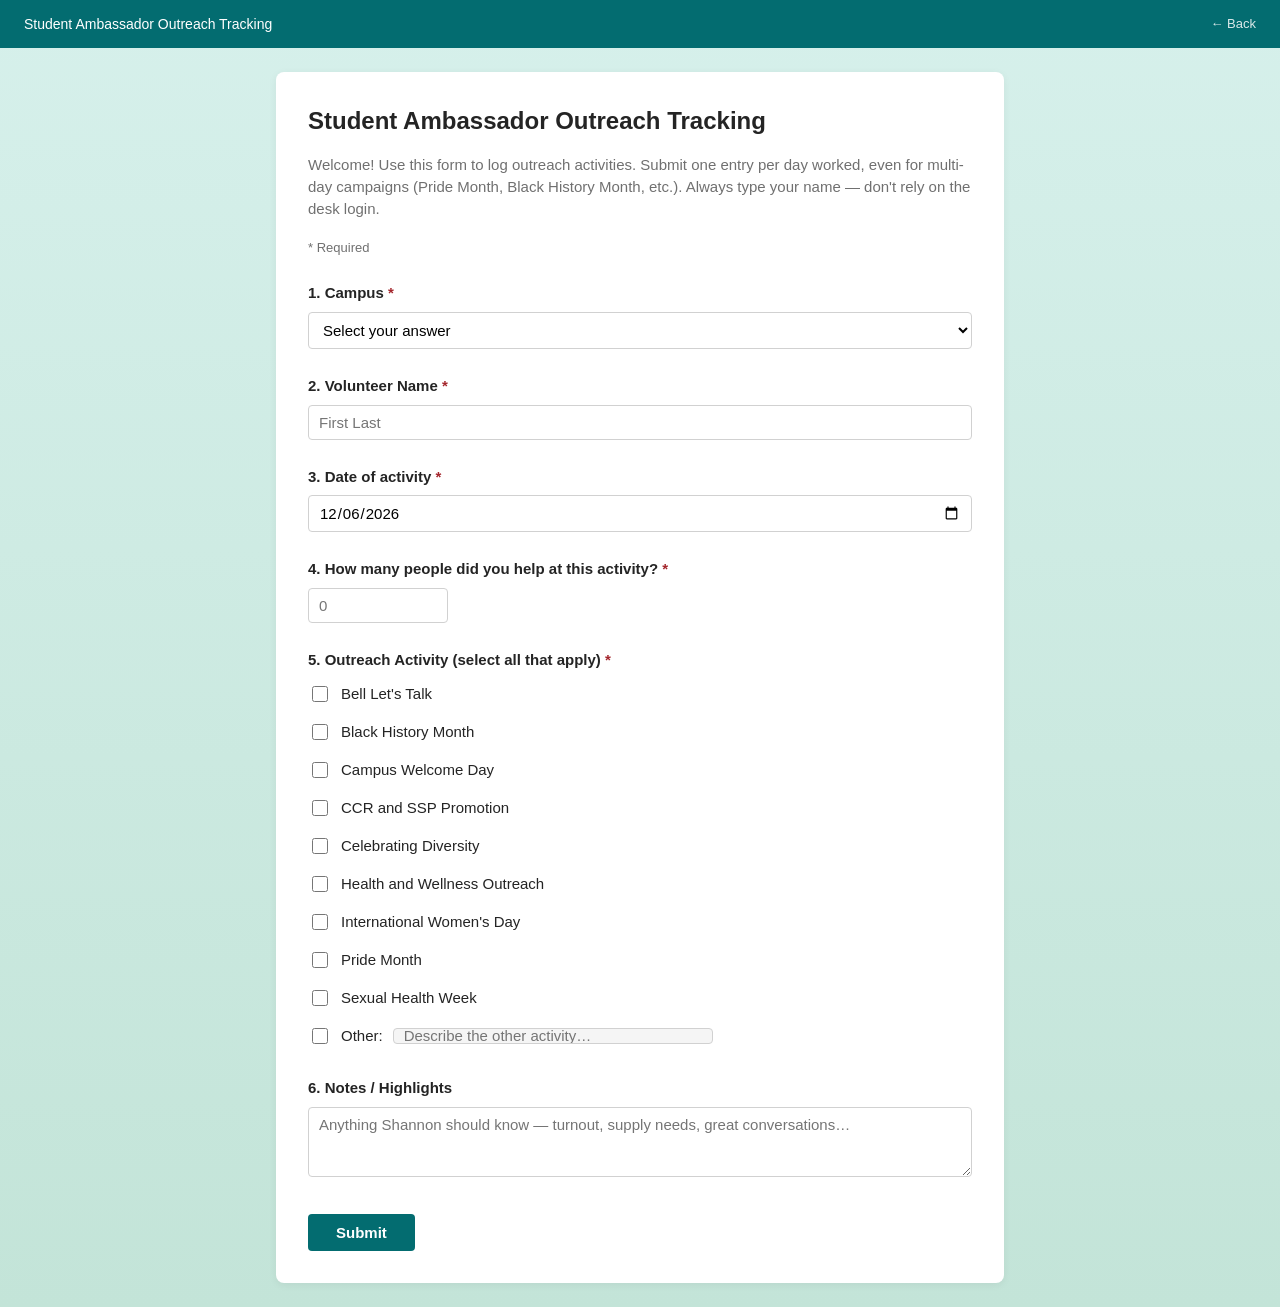
==== prototype/outreach.html @ d5c2dd02 "Add Option A clickable prototype for Shannon demo Static HTML/JS preview of the proposed Microsoft F" ====
<!doctype html>
<html lang="en">
<head>
  <meta charset="utf-8">
  <meta name="viewport" content="width=device-width, initial-scale=1">
  <title>Student Ambassador Outreach Tracking</title>
  <link rel="stylesheet" href="styles.css">
</head>
<body>
  <header class="banner">
    <span>Student Ambassador Outreach Tracking</span>
    <a href="index.html">&larr; Back</a>
  </header>

  <main class="container">
    <div class="card">
      <div class="form-title">Student Ambassador Outreach Tracking</div>
      <p class="form-description">
        Welcome! Use this form to log outreach activities. Submit one entry per
        day worked, even for multi-day campaigns (Pride Month, Black History
        Month, etc.). Always type your name — don't rely on the desk login.
      </p>
      <p class="form-meta">* Required</p>

      <form id="outreach-form" novalidate></form>
    </div>
  </main>

  <script src="app.js"></script>
  <script>
    const form = document.getElementById('outreach-form');
    renderOutreachForm(form);
    form.addEventListener('submit', handleOutreachSubmit);
  </script>
</body>
</html>
---- prototype/styles.css ----
:root {
  --teal: #036c70;
  --teal-dark: #024c4f;
  --teal-light: #1ba1a5;
  --bg-1: #d6f0eb;
  --bg-2: #c3e4d8;
  --required: #a4262c;
  --text: #242424;
  --muted: #707070;
  --border: #d1d1d1;
  --border-strong: #909090;
  --card-shadow: 0 2px 8px rgba(0, 0, 0, 0.06);
  --flash-bg: #d4f1d4;
  --flash-border: #2e8b2e;
  --flash-text: #1a5d1a;
  --danger: #a4262c;
}

* { box-sizing: border-box; }

body {
  margin: 0;
  font-family: -apple-system, BlinkMacSystemFont, "Segoe UI", Roboto, "Helvetica Neue", Arial, sans-serif;
  color: var(--text);
  background: linear-gradient(180deg, var(--bg-1), var(--bg-2));
  min-height: 100vh;
  font-size: 15px;
  line-height: 1.45;
}

.banner {
  background: var(--teal);
  color: white;
  padding: 14px 24px;
  font-size: 14px;
  display: flex;
  align-items: center;
  justify-content: space-between;
}

.banner a {
  color: white;
  text-decoration: none;
  opacity: 0.85;
  font-size: 13px;
}

.banner a:hover { opacity: 1; text-decoration: underline; }

.container {
  max-width: 760px;
  margin: 24px auto;
  padding: 0 16px;
}

.container.wide { max-width: 1200px; }

.card {
  background: white;
  border-radius: 8px;
  box-shadow: var(--card-shadow);
  padding: 32px;
  margin-bottom: 24px;
}

h1 {
  font-size: 26px;
  margin: 0 0 12px;
  font-weight: 600;
}

h2 {
  font-size: 18px;
  margin: 28px 0 12px;
  font-weight: 600;
}

.muted { color: var(--muted); font-size: 14px; }
.help  { color: var(--muted); font-size: 13px; margin: 4px 0 8px; }

.required { color: var(--required); }

.intro {
  color: var(--text);
  margin-bottom: 20px;
}

ul.nav {
  list-style: none;
  padding: 0;
}
ul.nav li {
  margin: 8px 0;
}
ul.nav a {
  display: inline-block;
  color: var(--teal);
  text-decoration: none;
  font-weight: 600;
}
ul.nav a:hover { text-decoration: underline; }

/* ===== Forms ===== */

.form-title {
  font-size: 24px;
  font-weight: 600;
  margin-bottom: 8px;
}
.form-description {
  color: var(--muted);
  margin-bottom: 20px;
}
.form-meta {
  font-size: 13px;
  color: var(--muted);
  margin-bottom: 24px;
}

.question {
  margin-bottom: 26px;
}

.q-label {
  display: block;
  font-weight: 600;
  margin-bottom: 8px;
  font-size: 15px;
}

.question input[type="text"],
.question input[type="number"],
.question input[type="date"],
.question select,
.question textarea {
  width: 100%;
  padding: 8px 10px;
  border: 1px solid var(--border);
  border-radius: 4px;
  font-size: 15px;
  font-family: inherit;
  background: white;
}

.question input[type="number"] {
  max-width: 140px;
}

.question input:focus,
.question select:focus,
.question textarea:focus {
  outline: 2px solid var(--teal);
  outline-offset: -1px;
  border-color: var(--teal);
}

.question textarea {
  resize: vertical;
  min-height: 70px;
}

.section-header {
  background: var(--teal);
  color: white;
  padding: 10px 16px;
  border-radius: 4px;
  margin: 36px 0 16px;
  font-size: 15px;
  font-weight: 600;
  letter-spacing: 0.2px;
}

.checkbox-list label,
.radio-list label {
  display: flex;
  align-items: center;
  gap: 10px;
  font-weight: normal;
  margin-bottom: 8px;
  cursor: pointer;
  padding: 4px 0;
}

.checkbox-list input,
.radio-list input {
  width: 16px;
  height: 16px;
  cursor: pointer;
  flex-shrink: 0;
}

.other-row {
  display: flex;
  align-items: center;
  gap: 10px;
  margin-top: 4px;
}
.other-row label {
  margin-bottom: 0;
}
.other-row input.inline-text {
  flex: 1;
  max-width: 320px;
  padding: 6px 10px;
  border: 1px solid var(--border);
  border-radius: 4px;
}
.other-row input.inline-text:disabled {
  background: #f5f5f5;
  color: var(--muted);
}

.actions {
  margin-top: 32px;
}

button.submit {
  background: var(--teal);
  color: white;
  border: 0;
  padding: 10px 28px;
  border-radius: 4px;
  font-size: 15px;
  font-weight: 600;
  cursor: pointer;
}
button.submit:hover { background: var(--teal-dark); }

button.submit:focus {
  outline: 2px solid var(--teal-dark);
  outline-offset: 2px;
}

/* ===== Submissions view ===== */

.flash {
  background: var(--flash-bg);
  color: var(--flash-text);
  border-left: 4px solid var(--flash-border);
  padding: 12px 16px;
  margin-bottom: 16px;
  border-radius: 4px;
}

.toolbar {
  display: flex;
  gap: 8px;
  margin-bottom: 20px;
  flex-wrap: wrap;
}

button.toolbar-btn {
  background: white;
  color: var(--teal);
  border: 1px solid var(--teal);
  padding: 8px 14px;
  border-radius: 4px;
  font-size: 14px;
  cursor: pointer;
  font-family: inherit;
}
button.toolbar-btn:hover {
  background: var(--teal);
  color: white;
}
button.toolbar-btn.danger {
  color: var(--danger);
  border-color: var(--danger);
}
button.toolbar-btn.danger:hover {
  background: var(--danger);
  color: white;
}

.summary {
  display: grid;
  grid-template-columns: repeat(auto-fit, minmax(200px, 1fr));
  gap: 12px;
  margin: 12px 0 20px;
}
.summary-card {
  background: #f7fafa;
  border: 1px solid var(--border);
  border-left: 4px solid var(--teal);
  border-radius: 4px;
  padding: 12px 14px;
}
.summary-value {
  font-size: 22px;
  font-weight: 700;
  color: var(--teal-dark);
}
.summary-label {
  font-size: 12px;
  color: var(--muted);
  margin-top: 4px;
  text-transform: uppercase;
  letter-spacing: 0.4px;
}

.table-wrap {
  overflow-x: auto;
  border: 1px solid var(--border);
  border-radius: 4px;
  background: white;
}

table {
  width: 100%;
  border-collapse: collapse;
  font-size: 12.5px;
  white-space: nowrap;
}
th, td {
  border-bottom: 1px solid var(--border);
  border-right: 1px solid var(--border);
  padding: 6px 10px;
  text-align: left;
  vertical-align: top;
}
th:last-child, td:last-child { border-right: 0; }
tr:last-child td { border-bottom: 0; }
th {
  background: #f5f5f5;
  font-weight: 600;
  position: sticky;
  top: 0;
}
td.num { text-align: right; font-variant-numeric: tabular-nums; }
td.empty { color: var(--muted); }

.note-box {
  background: #fff8e6;
  border-left: 4px solid #d4a017;
  padding: 12px 16px;
  border-radius: 4px;
  margin: 16px 0;
  font-size: 14px;
}
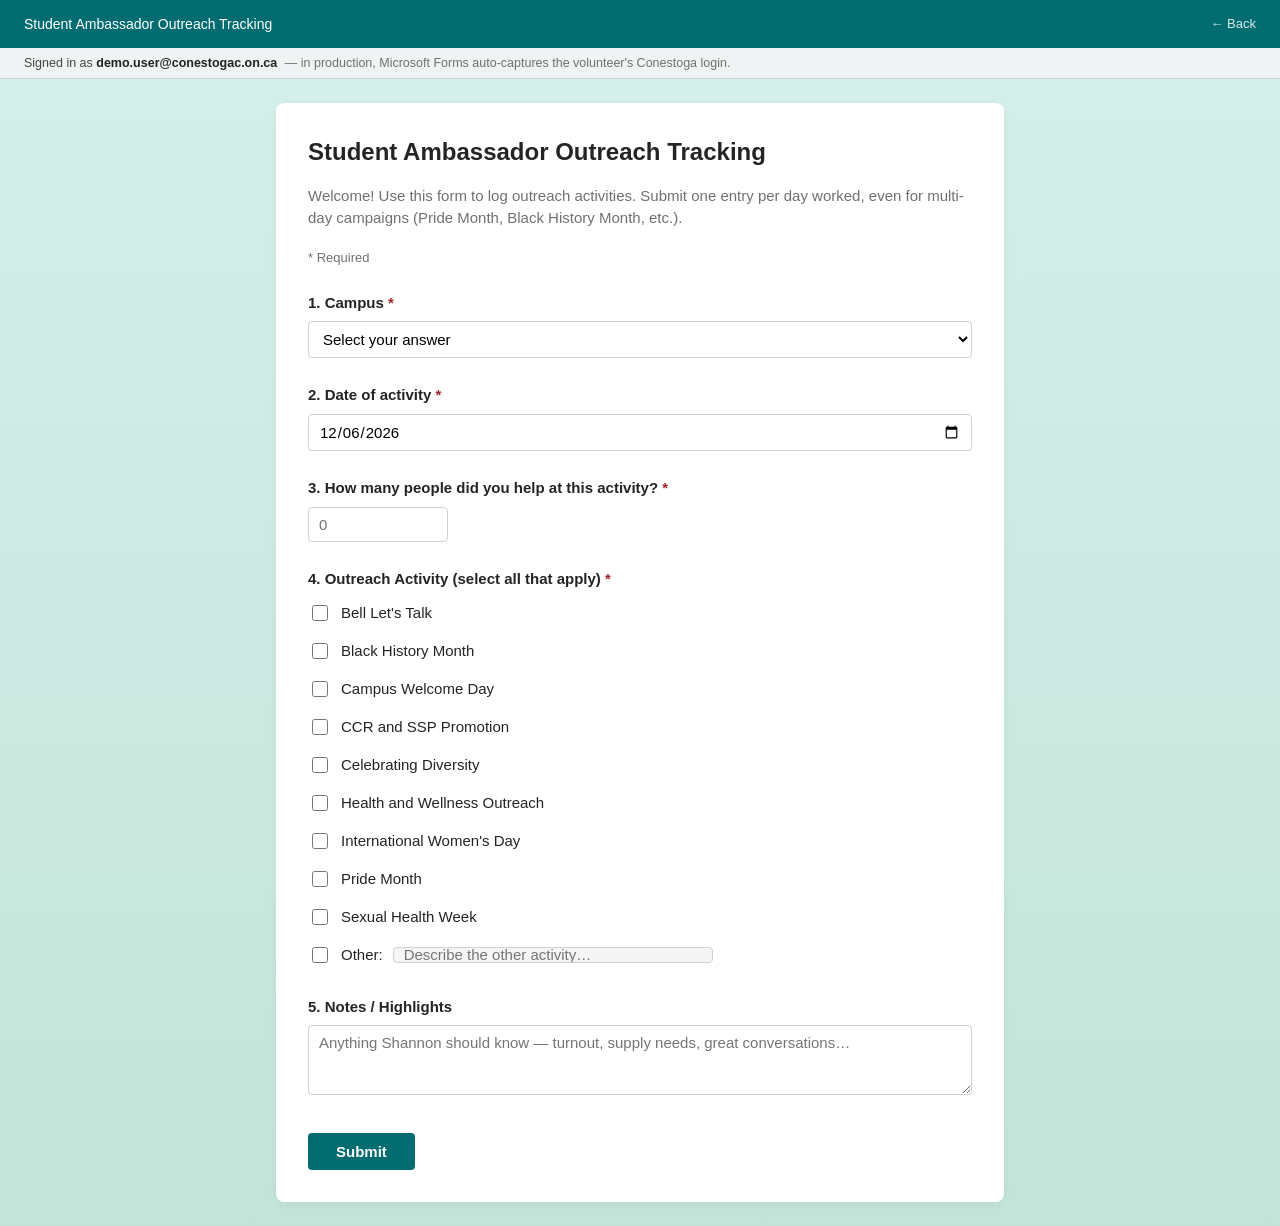
==== commit 771e88ce: "Drop Volunteer Name field; rely on Conestoga login auto-capture Every volunteer signs in with their " ====
--- a/prototype/outreach.html
+++ b/prototype/outreach.html
@@ -3,6 +3,7 @@
 <head>
   <meta charset="utf-8">
   <meta name="viewport" content="width=device-width, initial-scale=1">
+  <meta name="robots" content="noindex, nofollow">
   <title>Student Ambassador Outreach Tracking</title>
   <link rel="stylesheet" href="styles.css">
 </head>
@@ -11,6 +12,10 @@
     <span>Student Ambassador Outreach Tracking</span>
     <a href="index.html">&larr; Back</a>
   </header>
+  <div class="signed-in">
+    Signed in as <strong>demo.user@conestogac.on.ca</strong>
+    <span class="signed-in-note">— in production, Microsoft Forms auto-captures the volunteer's Conestoga login.</span>
+  </div>
 
   <main class="container">
     <div class="card">
@@ -18,7 +23,7 @@
       <p class="form-description">
         Welcome! Use this form to log outreach activities. Submit one entry per
         day worked, even for multi-day campaigns (Pride Month, Black History
-        Month, etc.). Always type your name — don't rely on the desk login.
+        Month, etc.).
       </p>
       <p class="form-meta">* Required</p>
 
--- a/prototype/styles.css
+++ b/prototype/styles.css
@@ -47,6 +47,16 @@
 
 .banner a:hover { opacity: 1; text-decoration: underline; }
 
+.signed-in {
+  background: #f0f3f3;
+  color: #444;
+  padding: 6px 24px;
+  font-size: 12.5px;
+  border-bottom: 1px solid var(--border);
+}
+.signed-in strong { color: #222; font-weight: 600; }
+.signed-in-note { color: var(--muted); margin-left: 4px; }
+
 .container {
   max-width: 760px;
   margin: 24px auto;
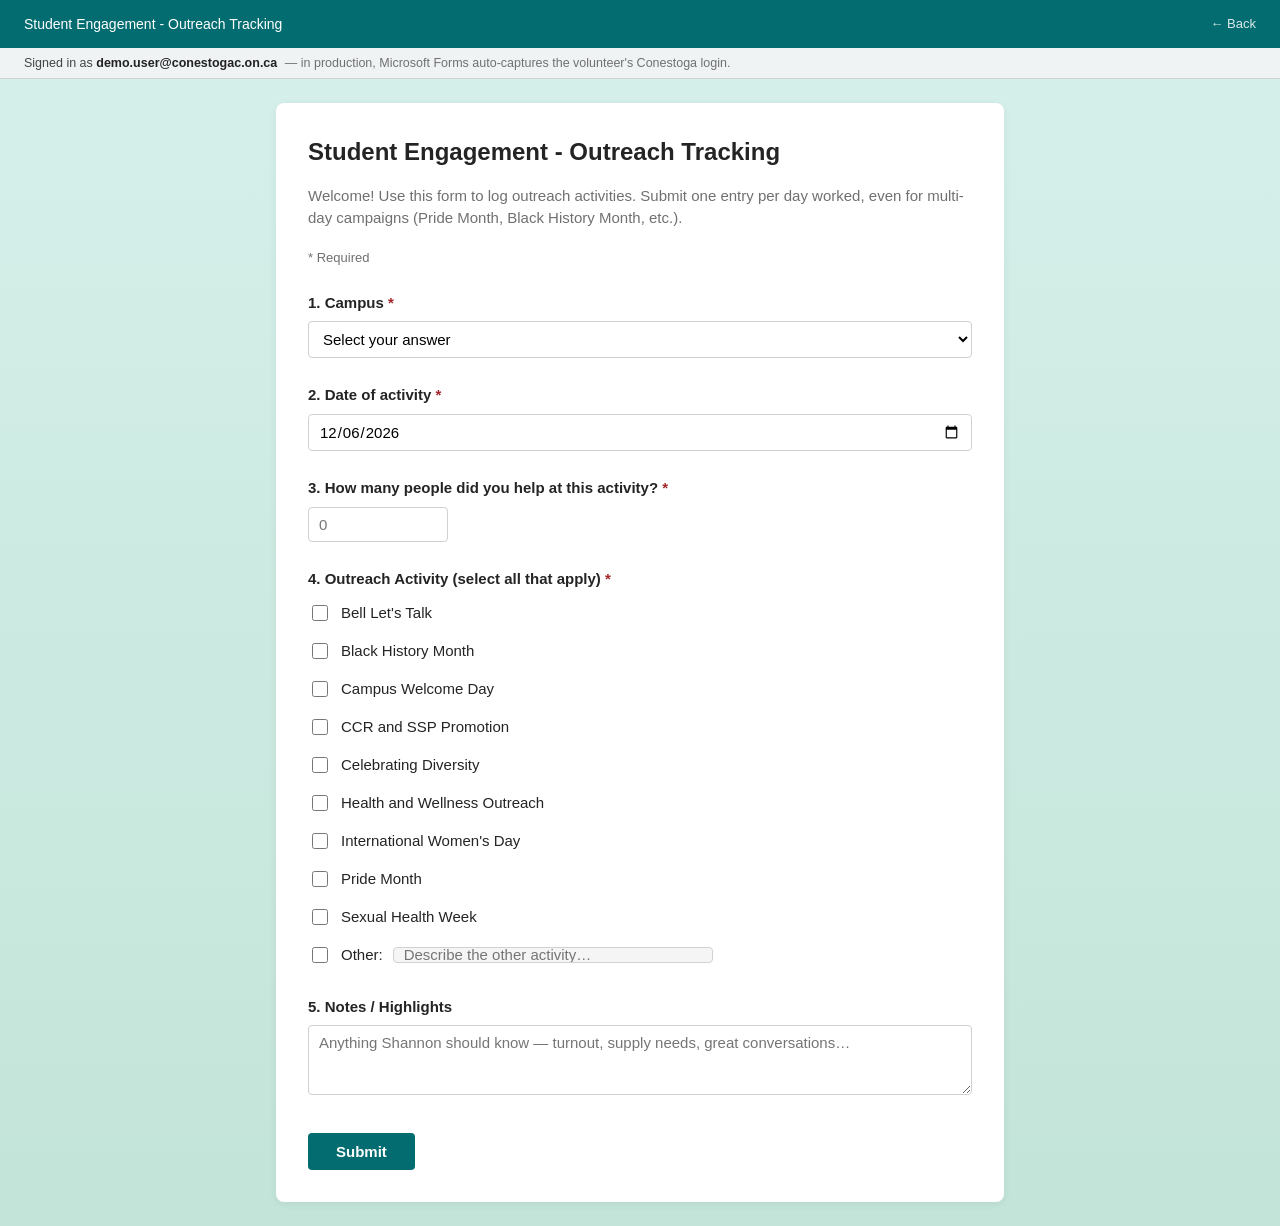
==== commit dfe407ea: "Rename forms; restructure visitor sections by inquiry frequency Rename both Microsoft Forms to "Stud" ====
--- a/prototype/outreach.html
+++ b/prototype/outreach.html
@@ -4,12 +4,12 @@
   <meta charset="utf-8">
   <meta name="viewport" content="width=device-width, initial-scale=1">
   <meta name="robots" content="noindex, nofollow">
-  <title>Student Ambassador Outreach Tracking</title>
+  <title>Student Engagement - Outreach Tracking</title>
   <link rel="stylesheet" href="styles.css">
 </head>
 <body>
   <header class="banner">
-    <span>Student Ambassador Outreach Tracking</span>
+    <span>Student Engagement - Outreach Tracking</span>
     <a href="index.html">&larr; Back</a>
   </header>
   <div class="signed-in">
@@ -19,7 +19,7 @@
 
   <main class="container">
     <div class="card">
-      <div class="form-title">Student Ambassador Outreach Tracking</div>
+      <div class="form-title">Student Engagement - Outreach Tracking</div>
       <p class="form-description">
         Welcome! Use this form to log outreach activities. Submit one entry per
         day worked, even for multi-day campaigns (Pride Month, Black History
